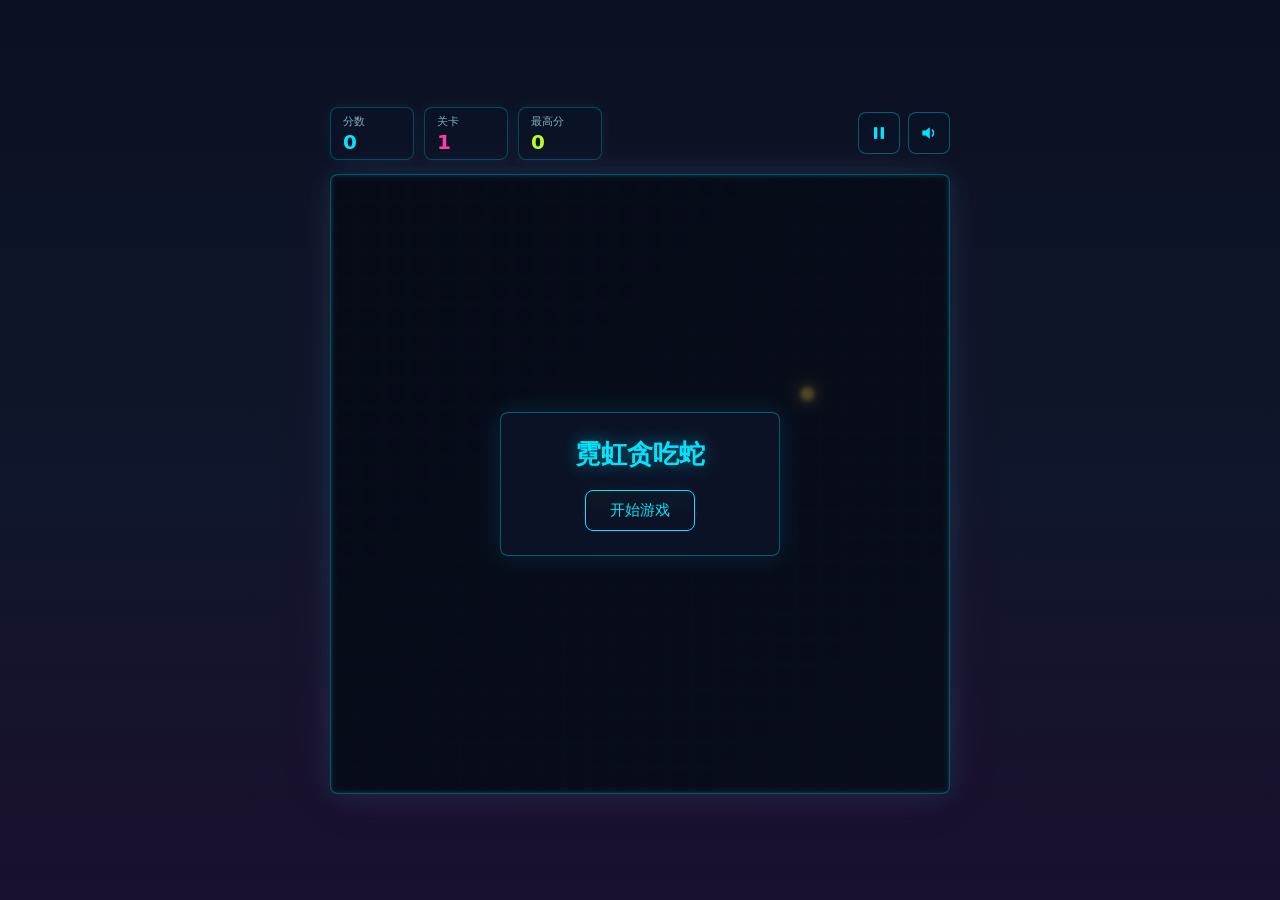
==== index.html @ bc08d83b "初始提交：霓虹贪吃蛇游戏" ====
<!doctype html>
<html lang="zh-CN">
<head>
  <meta charset="utf-8">
  <meta name="viewport" content="width=device-width, initial-scale=1">
  <title>霓虹贪吃蛇</title>
  <link rel="stylesheet" href="css/style.css">
</head>
<body>
  <div class="app">
    <header class="hud">
      <div class="stats">
        <div class="stat">
          <span class="stat-label">分数</span>
          <strong id="score">0</strong>
        </div>
        <div class="stat">
          <span class="stat-label">关卡</span>
          <strong id="level">1</strong>
        </div>
        <div class="stat">
          <span class="stat-label">最高分</span>
          <strong id="best">0</strong>
        </div>
      </div>
      <div class="controls">
        <button id="pauseBtn" class="icon-btn" type="button" title="暂停 / 继续" aria-label="暂停或继续">
          <span class="icon-pause">
            <svg viewBox="0 0 24 24" aria-hidden="true"><rect x="6" y="5" width="4" height="14" fill="currentColor"/><rect x="14" y="5" width="4" height="14" fill="currentColor"/></svg>
          </span>
          <span class="icon-play">
            <svg viewBox="0 0 24 24" aria-hidden="true"><path d="M8 5v14l11-7z" fill="currentColor"/></svg>
          </span>
        </button>
        <button id="muteBtn" class="icon-btn" type="button" title="静音 / 开启声音" aria-label="静音或开启声音">
          <span class="icon-sound-on">
            <svg viewBox="0 0 24 24" aria-hidden="true"><path d="M4 9v6h4l5 4V5L8 9H4z" fill="currentColor"/><path d="M16 8.5a5 5 0 0 1 0 7" stroke="currentColor" stroke-width="2" fill="none" stroke-linecap="round"/></svg>
          </span>
          <span class="icon-sound-off">
            <svg viewBox="0 0 24 24" aria-hidden="true"><path d="M4 9v6h4l5 4V5L8 9H4z" fill="currentColor"/><path d="M16 9l5 6M21 9l-5 6" stroke="currentColor" stroke-width="2" stroke-linecap="round"/></svg>
          </span>
        </button>
      </div>
    </header>

    <main class="stage">
      <canvas id="gameCanvas"></canvas>

      <div id="startOverlay" class="overlay">
        <div class="panel">
          <h1>霓虹贪吃蛇</h1>
          <button id="startBtn" class="primary-btn" type="button">开始游戏</button>
        </div>
      </div>

      <div id="pauseOverlay" class="overlay hidden">
        <div class="panel">
          <h2>已暂停</h2>
          <button id="resumeBtn" class="primary-btn" type="button">继续</button>
        </div>
      </div>

      <div id="endOverlay" class="overlay hidden">
        <div class="panel">
          <h2 id="endTitle">游戏结束</h2>
          <div class="end-stats">
            <span>本局 <strong id="finalScore">0</strong></span>
            <span>最高 <strong id="finalBest">0</strong></span>
          </div>
          <button id="restartBtn" class="primary-btn" type="button">再来一局</button>
        </div>
      </div>
    </main>
  </div>

  <script src="js/config.js"></script>
  <script src="js/core.js"></script>
  <script src="js/render.js"></script>
  <script src="js/audio.js"></script>
  <script src="js/input.js"></script>
  <script src="js/main.js"></script>
</body>
</html>
---- css/style.css ----
:root {
  --bg-deep: #070c18;
  --bg-panel: rgba(13, 20, 40, 0.92);
  --cyan: #00e5ff;
  --magenta: #ff3fa4;
  --lime: #b6ff2e;
  --amber: #ffd640;
  --text: #e8f6ff;
  --muted: rgba(180, 230, 255, 0.72);
}

* {
  box-sizing: border-box;
}

html,
body {
  margin: 0;
  min-height: 100%;
}

body {
  color: var(--text);
  font-family: "Segoe UI", "PingFang SC", "Microsoft YaHei", system-ui, sans-serif;
  background:
    linear-gradient(180deg, #0b1122 0%, #10162b 55%, #1a1030 100%);
  min-height: 100vh;
}

.app {
  min-height: 100vh;
  display: flex;
  flex-direction: column;
  align-items: center;
  justify-content: center;
  gap: 14px;
  padding: 16px;
}

.hud {
  width: min(92vw, 620px);
  display: flex;
  align-items: center;
  justify-content: space-between;
  gap: 12px;
  flex-wrap: wrap;
}

.stats {
  display: flex;
  gap: 10px;
  flex-wrap: wrap;
}

.stat {
  min-width: 84px;
  display: flex;
  flex-direction: column;
  gap: 2px;
  padding: 6px 12px;
  border: 1px solid rgba(0, 229, 255, 0.25);
  border-radius: 8px;
  background: rgba(10, 20, 40, 0.72);
  box-shadow: 0 0 14px rgba(0, 229, 255, 0.08);
}

.stat-label {
  font-size: 11px;
  color: var(--muted);
}

.stat strong {
  font-size: 20px;
  line-height: 1.1;
  color: var(--cyan);
}

.stat:nth-child(2) strong {
  color: var(--magenta);
}

.stat:nth-child(3) strong {
  color: var(--lime);
}

.controls {
  display: flex;
  gap: 8px;
}

.icon-btn {
  width: 42px;
  height: 42px;
  display: grid;
  place-items: center;
  border: 1px solid rgba(0, 229, 255, 0.35);
  border-radius: 8px;
  background: rgba(10, 20, 40, 0.72);
  color: var(--cyan);
  cursor: pointer;
  transition: box-shadow 0.15s ease, background 0.15s ease, color 0.15s ease;
}

.icon-btn:hover {
  background: rgba(0, 229, 255, 0.12);
  box-shadow: 0 0 16px rgba(0, 229, 255, 0.35);
}

.icon-btn svg {
  width: 20px;
  height: 20px;
  display: block;
}

.icon-btn .icon-play,
.icon-btn .icon-sound-off {
  display: none;
}

.icon-btn.paused .icon-pause {
  display: none;
}

.icon-btn.paused .icon-play {
  display: block;
}

.icon-btn.muted {
  color: var(--magenta);
}

.icon-btn.muted .icon-sound-on {
  display: none;
}

.icon-btn.muted .icon-sound-off {
  display: block;
}

.stage {
  position: relative;
  width: min(92vw, 620px, calc(100vh - 180px));
  aspect-ratio: 1 / 1;
  border: 1px solid rgba(0, 229, 255, 0.35);
  border-radius: 8px;
  overflow: hidden;
  background: var(--bg-deep);
  box-shadow:
    0 0 28px rgba(0, 229, 255, 0.12),
    0 0 60px rgba(255, 63, 164, 0.08);
}

#gameCanvas {
  display: block;
  width: 100%;
  height: 100%;
  touch-action: none;
}

.overlay {
  position: absolute;
  inset: 0;
  z-index: 2;
  display: grid;
  place-items: center;
  background: rgba(7, 12, 24, 0.72);
  backdrop-filter: blur(2px);
}

.overlay.hidden {
  display: none;
}

.panel {
  width: min(280px, 86%);
  padding: 24px 28px;
  border: 1px solid rgba(0, 229, 255, 0.35);
  border-radius: 8px;
  background: var(--bg-panel);
  text-align: center;
  box-shadow: 0 0 24px rgba(0, 229, 255, 0.14);
}

.panel h1,
.panel h2 {
  margin: 0 0 18px;
  font-size: 26px;
  font-weight: 700;
}

.panel h1 {
  color: var(--cyan);
  text-shadow: 0 0 18px rgba(0, 229, 255, 0.45);
}

.panel h2 {
  font-size: 22px;
  color: var(--magenta);
}

.end-stats {
  display: flex;
  justify-content: center;
  gap: 18px;
  margin: 0 0 18px;
  font-size: 13px;
  color: var(--muted);
}

.end-stats strong {
  color: var(--lime);
}

.primary-btn {
  padding: 10px 24px;
  border: 1px solid var(--cyan);
  border-radius: 8px;
  background: transparent;
  color: var(--cyan);
  font-size: 15px;
  font-family: inherit;
  cursor: pointer;
  transition: background 0.15s ease, box-shadow 0.15s ease;
}

.primary-btn:hover {
  background: rgba(0, 229, 255, 0.12);
  box-shadow: 0 0 18px rgba(0, 229, 255, 0.35);
}

@media (max-width: 560px) {
  .hud {
    justify-content: center;
  }

  .stat {
    min-width: 78px;
    padding: 5px 10px;
  }

  .stage {
    width: min(94vw, calc(100vh - 190px));
  }
}
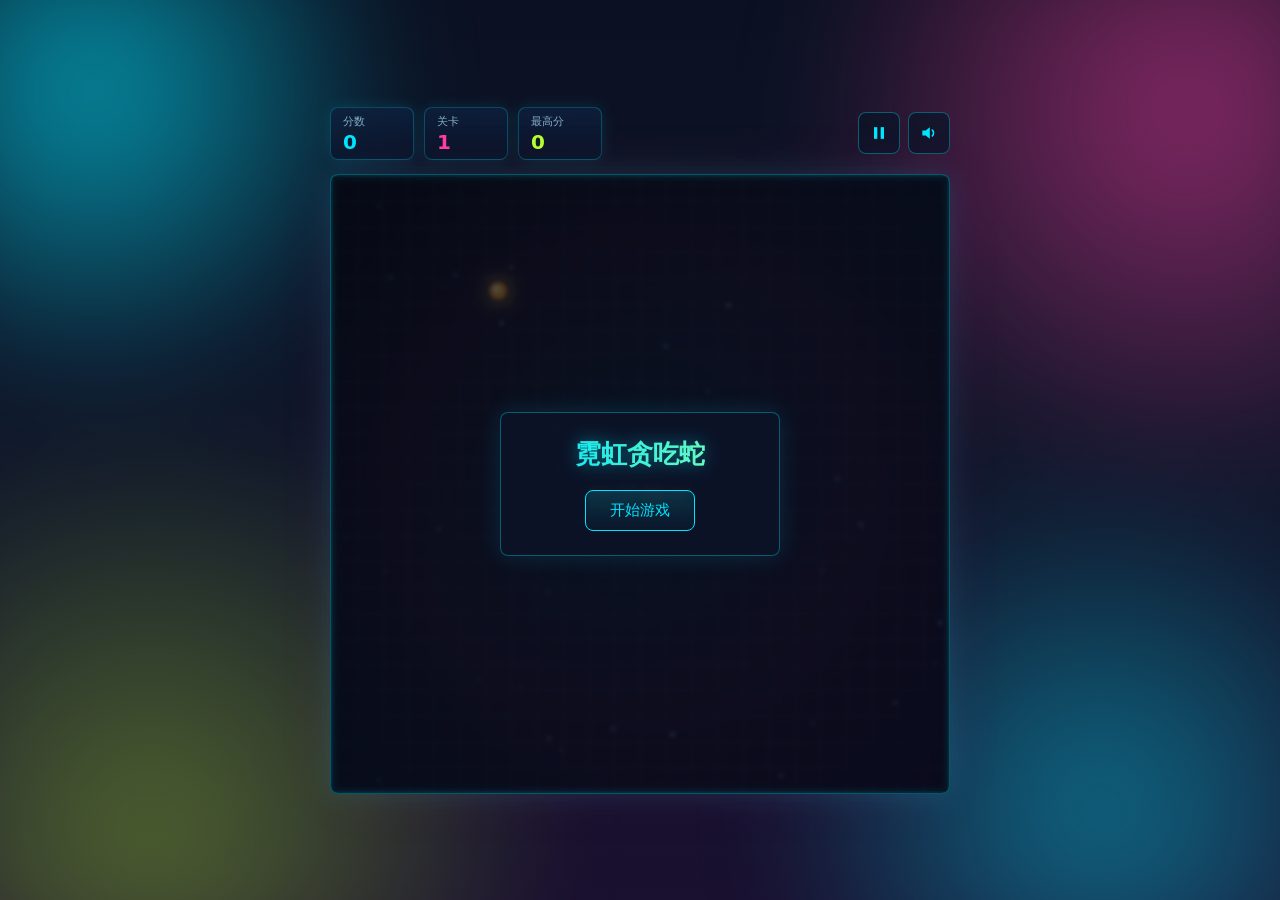
==== commit 16e53c06: "新增道具系统：第3关起每关出现白色问号道具，随机隐身30s或10颗子弹（射击击碎障碍永久生效）" ====
--- a/index.html
+++ b/index.html
@@ -21,6 +21,14 @@
         <div class="stat">
           <span class="stat-label">最高分</span>
           <strong id="best">0</strong>
+        </div>
+        <div class="stat hidden" id="bulletStat">
+          <span class="stat-label">子弹</span>
+          <strong id="bullets">0</strong>
+        </div>
+        <div class="stat hidden" id="invisibleStat">
+          <span class="stat-label">隐身</span>
+          <strong id="invisibleTime">0s</strong>
         </div>
       </div>
       <div class="controls">
--- a/css/style.css
+++ b/css/style.css
@@ -27,6 +27,33 @@
   min-height: 100vh;
 }
 
+body::before {
+  content: '';
+  position: fixed;
+  inset: -80px;
+  z-index: -1;
+  pointer-events: none;
+  background:
+    radial-gradient(520px 520px at 12% 16%, rgba(0, 229, 255, 0.6), transparent 60%),
+    radial-gradient(620px 620px at 88% 18%, rgba(255, 63, 164, 0.5), transparent 62%),
+    radial-gradient(560px 560px at 82% 84%, rgba(0, 229, 255, 0.42), transparent 60%),
+    radial-gradient(660px 660px at 16% 86%, rgba(182, 255, 46, 0.35), transparent 62%),
+    radial-gradient(480px 480px at 50% 50%, rgba(255, 214, 64, 0.2), transparent 60%);
+  filter: blur(52px);
+  animation: aurora 14s ease-in-out infinite alternate;
+}
+
+@keyframes aurora {
+  0% {
+    opacity: 0.65;
+    transform: translate3d(0, 0, 0) scale(1);
+  }
+  100% {
+    opacity: 1;
+    transform: translate3d(0, -36px, 0) scale(1.1);
+  }
+}
+
 .app {
   min-height: 100vh;
   display: flex;
@@ -60,8 +87,8 @@
   padding: 6px 12px;
   border: 1px solid rgba(0, 229, 255, 0.25);
   border-radius: 8px;
-  background: rgba(10, 20, 40, 0.72);
-  box-shadow: 0 0 14px rgba(0, 229, 255, 0.08);
+  background: linear-gradient(180deg, rgba(14, 32, 62, 0.85), rgba(10, 20, 40, 0.72));
+  box-shadow: 0 0 16px rgba(0, 229, 255, 0.12);
 }
 
 .stat-label {
@@ -81,6 +108,14 @@
 
 .stat:nth-child(3) strong {
   color: var(--lime);
+}
+
+#bulletStat strong {
+  color: var(--amber);
+}
+
+#invisibleStat strong {
+  color: var(--cyan);
 }
 
 .controls {
@@ -148,6 +183,21 @@
   box-shadow:
     0 0 28px rgba(0, 229, 255, 0.12),
     0 0 60px rgba(255, 63, 164, 0.08);
+  animation: stageGlow 3.5s ease-in-out infinite;
+}
+
+@keyframes stageGlow {
+  0%,
+  100% {
+    box-shadow:
+      0 0 28px rgba(0, 229, 255, 0.12),
+      0 0 60px rgba(255, 63, 164, 0.08);
+  }
+  50% {
+    box-shadow:
+      0 0 42px rgba(0, 229, 255, 0.26),
+      0 0 84px rgba(255, 63, 164, 0.18);
+  }
 }
 
 #gameCanvas {
@@ -167,6 +217,10 @@
   backdrop-filter: blur(2px);
 }
 
+.hidden {
+  display: none !important;
+}
+
 .overlay.hidden {
   display: none;
 }
@@ -189,8 +243,23 @@
 }
 
 .panel h1 {
-  color: var(--cyan);
-  text-shadow: 0 0 18px rgba(0, 229, 255, 0.45);
+  background: linear-gradient(90deg, #00e5ff, #7dffb0, #ff3fa4, #00e5ff);
+  background-size: 300% 100%;
+  -webkit-background-clip: text;
+  background-clip: text;
+  color: transparent;
+  -webkit-text-fill-color: transparent;
+  filter: drop-shadow(0 0 9px rgba(0, 229, 255, 0.45));
+  animation: titleFlow 5s linear infinite;
+}
+
+@keyframes titleFlow {
+  0% {
+    background-position: 0% 50%;
+  }
+  100% {
+    background-position: 300% 50%;
+  }
 }
 
 .panel h2 {
@@ -215,7 +284,7 @@
   padding: 10px 24px;
   border: 1px solid var(--cyan);
   border-radius: 8px;
-  background: transparent;
+  background: linear-gradient(180deg, rgba(0, 229, 255, 0.14), rgba(0, 229, 255, 0.02));
   color: var(--cyan);
   font-size: 15px;
   font-family: inherit;
@@ -224,8 +293,8 @@
 }
 
 .primary-btn:hover {
-  background: rgba(0, 229, 255, 0.12);
-  box-shadow: 0 0 18px rgba(0, 229, 255, 0.35);
+  background: linear-gradient(180deg, rgba(0, 229, 255, 0.26), rgba(0, 229, 255, 0.06));
+  box-shadow: 0 0 26px rgba(0, 229, 255, 0.5), inset 0 0 14px rgba(0, 229, 255, 0.18);
 }
 
 @media (max-width: 560px) {
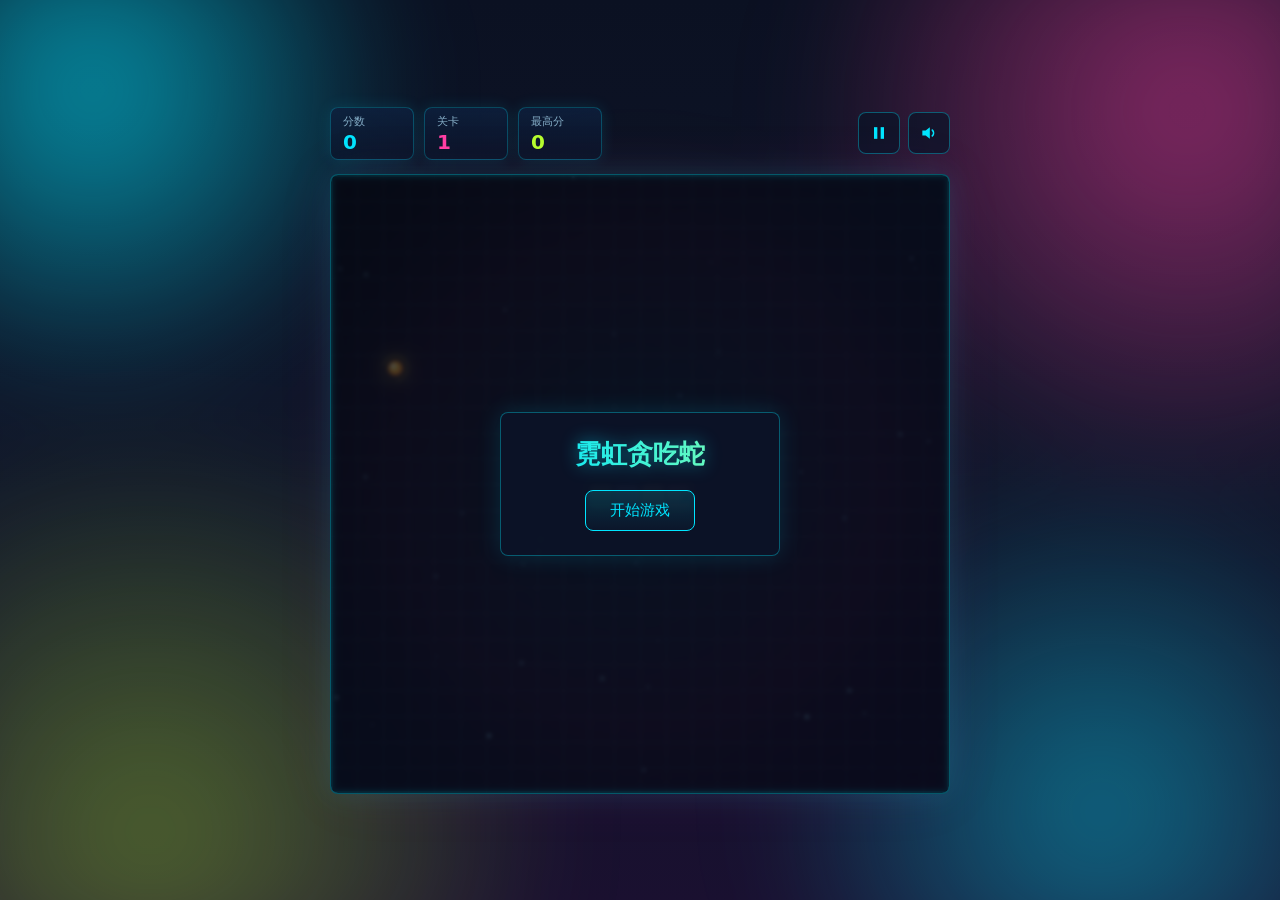
==== commit 5364ac8d: "新增冻结时间道具：拾取后食物停止移动10秒，带冰晶动画与拾取音效" ====
--- a/index.html
+++ b/index.html
@@ -29,6 +29,10 @@
         <div class="stat hidden" id="invisibleStat">
           <span class="stat-label">隐身</span>
           <strong id="invisibleTime">0s</strong>
+        </div>
+        <div class="stat hidden" id="freezeStat">
+          <span class="stat-label">冻结</span>
+          <strong id="freezeTime">0s</strong>
         </div>
       </div>
       <div class="controls">
--- a/css/style.css
+++ b/css/style.css
@@ -118,6 +118,10 @@
   color: var(--cyan);
 }
 
+#freezeStat strong {
+  color: #9fdcff;
+}
+
 .controls {
   display: flex;
   gap: 8px;
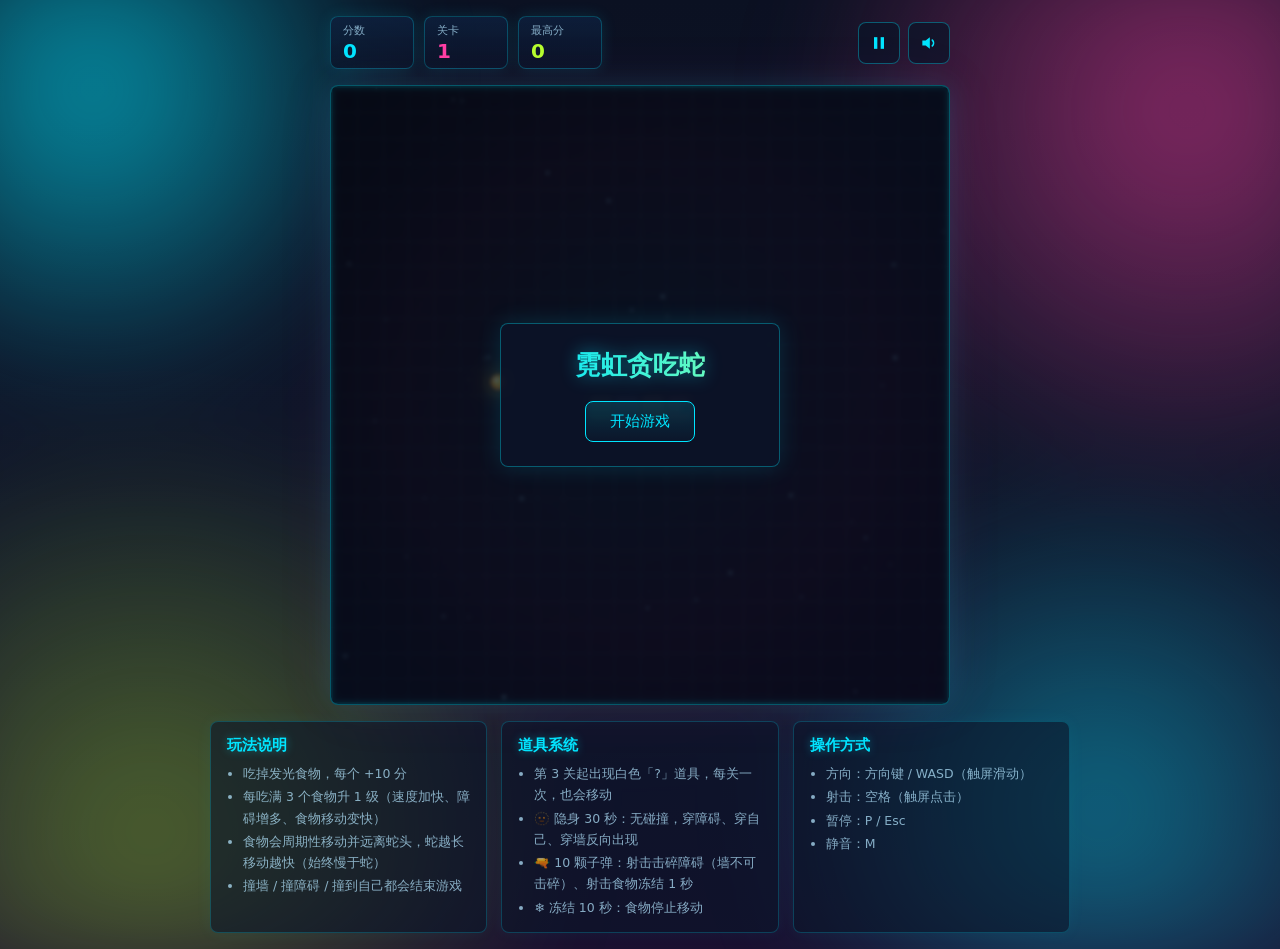
==== commit 6073fd59: "在地图外添加游戏说明（玩法/道具/操作），桌面三栏、移动端纵向堆叠" ====
--- a/index.html
+++ b/index.html
@@ -83,6 +83,36 @@
         </div>
       </div>
     </main>
+
+    <section class="instructions">
+      <div class="instr-group">
+        <h3>玩法说明</h3>
+        <ul>
+          <li>吃掉发光食物，每个 +10 分</li>
+          <li>每吃满 3 个食物升 1 级（速度加快、障碍增多、食物移动变快）</li>
+          <li>食物会周期性移动并远离蛇头，蛇越长移动越快（始终慢于蛇）</li>
+          <li>撞墙 / 撞障碍 / 撞到自己都会结束游戏</li>
+        </ul>
+      </div>
+      <div class="instr-group">
+        <h3>道具系统</h3>
+        <ul>
+          <li>第 3 关起出现白色「?」道具，每关一次，也会移动</li>
+          <li>🫥 隐身 30 秒：无碰撞，穿障碍、穿自己、穿墙反向出现</li>
+          <li>🔫 10 颗子弹：射击击碎障碍（墙不可击碎）、射击食物冻结 1 秒</li>
+          <li>❄️ 冻结 10 秒：食物停止移动</li>
+        </ul>
+      </div>
+      <div class="instr-group">
+        <h3>操作方式</h3>
+        <ul>
+          <li>方向：方向键 / WASD（触屏滑动）</li>
+          <li>射击：空格（触屏点击）</li>
+          <li>暂停：P / Esc</li>
+          <li>静音：M</li>
+        </ul>
+      </div>
+    </section>
   </div>
 
   <script src="js/config.js"></script>
--- a/css/style.css
+++ b/css/style.css
@@ -59,13 +59,13 @@
   display: flex;
   flex-direction: column;
   align-items: center;
-  justify-content: center;
-  gap: 14px;
+  gap: 16px;
   padding: 16px;
 }
 
 .hud {
   width: min(92vw, 620px);
+  margin-top: auto;
   display: flex;
   align-items: center;
   justify-content: space-between;
@@ -301,6 +301,41 @@
   box-shadow: 0 0 26px rgba(0, 229, 255, 0.5), inset 0 0 14px rgba(0, 229, 255, 0.18);
 }
 
+.instructions {
+  width: min(92vw, 860px);
+  margin-bottom: auto;
+  display: grid;
+  grid-template-columns: repeat(3, 1fr);
+  gap: 14px;
+}
+
+.instr-group {
+  padding: 14px 16px;
+  border: 1px solid rgba(0, 229, 255, 0.22);
+  border-radius: 8px;
+  background: rgba(10, 20, 40, 0.6);
+  box-shadow: 0 0 16px rgba(0, 229, 255, 0.06);
+}
+
+.instr-group h3 {
+  margin: 0 0 8px;
+  font-size: 15px;
+  color: var(--cyan);
+  text-shadow: 0 0 10px rgba(0, 229, 255, 0.4);
+}
+
+.instr-group ul {
+  margin: 0;
+  padding-left: 16px;
+  font-size: 12.5px;
+  line-height: 1.7;
+  color: var(--muted);
+}
+
+.instr-group li + li {
+  margin-top: 2px;
+}
+
 @media (max-width: 560px) {
   .hud {
     justify-content: center;
@@ -314,4 +349,8 @@
   .stage {
     width: min(94vw, calc(100vh - 190px));
   }
-}
+
+  .instructions {
+    grid-template-columns: 1fr;
+  }
+}
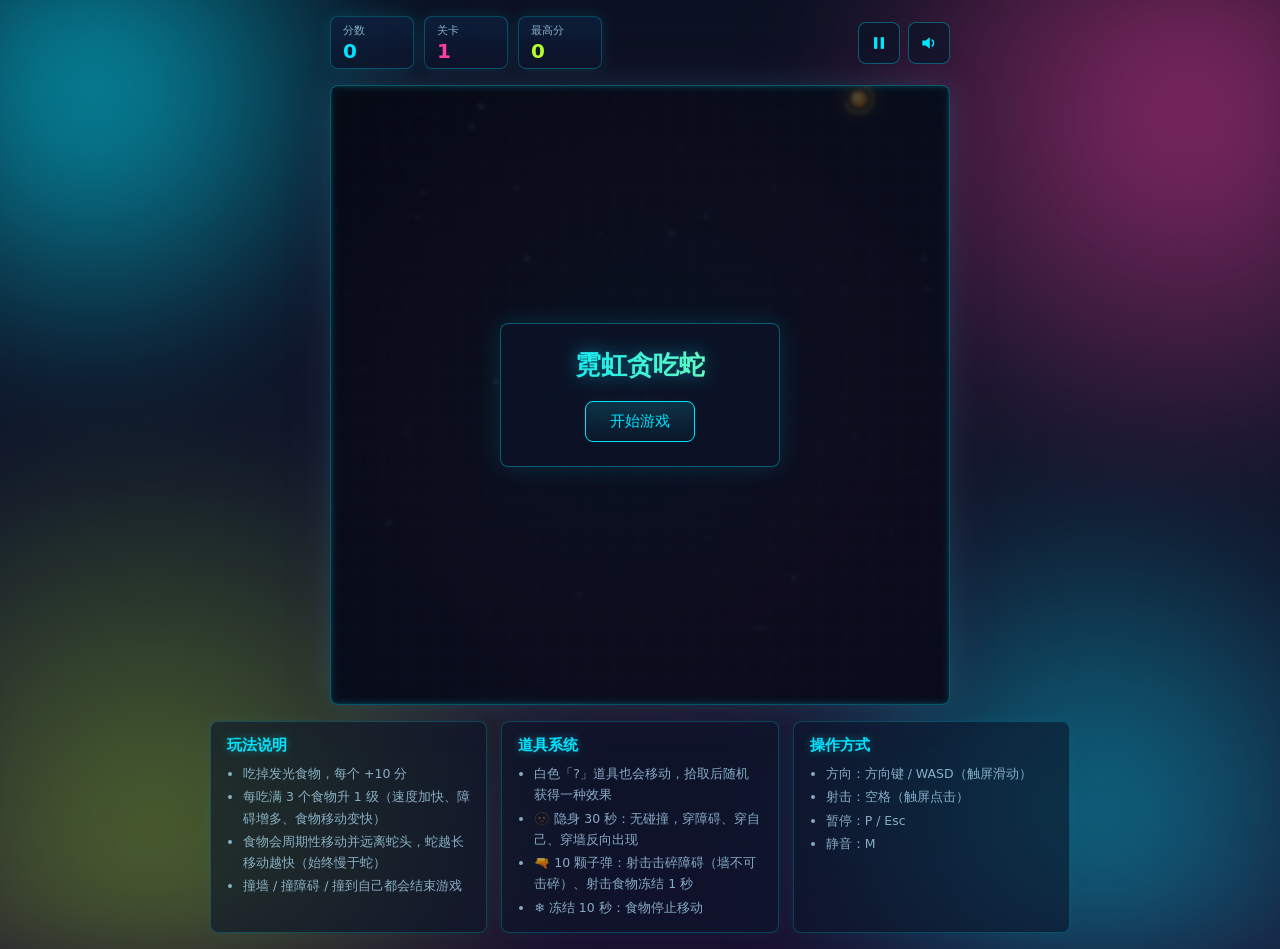
==== commit 966339b6: "障碍随机位置生成；得分≥130后道具每30s出现；道具说明只显示功能" ====
--- a/index.html
+++ b/index.html
@@ -97,7 +97,7 @@
       <div class="instr-group">
         <h3>道具系统</h3>
         <ul>
-          <li>第 3 关起出现白色「?」道具，每关一次，也会移动</li>
+          <li>白色「?」道具也会移动，拾取后随机获得一种效果</li>
           <li>🫥 隐身 30 秒：无碰撞，穿障碍、穿自己、穿墙反向出现</li>
           <li>🔫 10 颗子弹：射击击碎障碍（墙不可击碎）、射击食物冻结 1 秒</li>
           <li>❄️ 冻结 10 秒：食物停止移动</li>
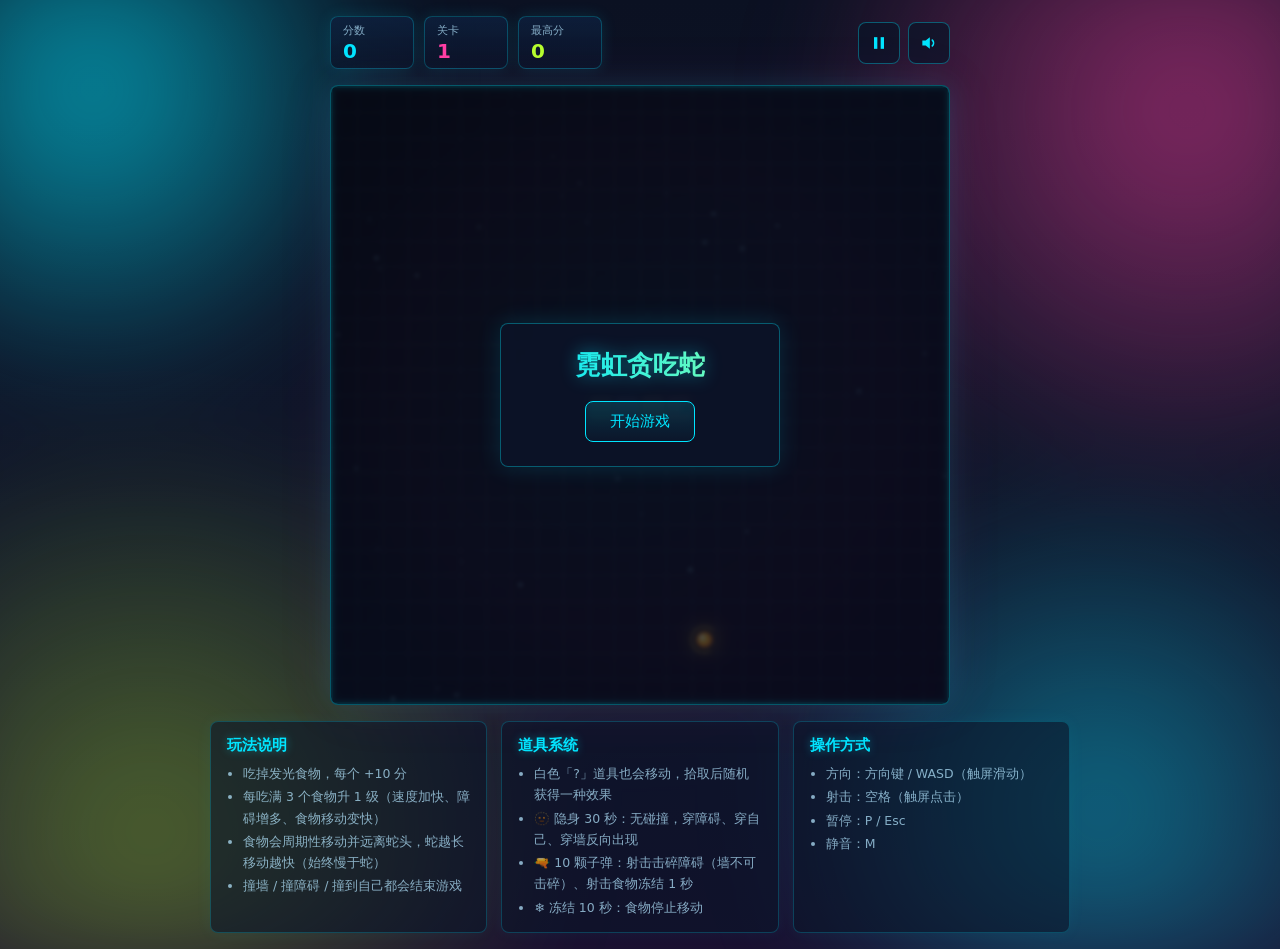
==== commit 14199d2a: "手机端新增触控操作区：方向键与射击键（触屏设备显示，桌面隐藏）" ====
--- a/index.html
+++ b/index.html
@@ -84,6 +84,16 @@
       </div>
     </main>
 
+    <div class="mobile-controls">
+      <div class="dpad">
+        <button class="dpad-btn dpad-up" data-dir="up" type="button" aria-label="向上">▲</button>
+        <button class="dpad-btn dpad-left" data-dir="left" type="button" aria-label="向左">◀</button>
+        <button class="dpad-btn dpad-right" data-dir="right" type="button" aria-label="向右">▶</button>
+        <button class="dpad-btn dpad-down" data-dir="down" type="button" aria-label="向下">▼</button>
+      </div>
+      <button class="shoot-btn" id="shootBtn" type="button" aria-label="射击">射击</button>
+    </div>
+
     <section class="instructions">
       <div class="instr-group">
         <h3>玩法说明</h3>
--- a/css/style.css
+++ b/css/style.css
@@ -336,6 +336,82 @@
   margin-top: 2px;
 }
 
+.mobile-controls {
+  display: none;
+  align-items: center;
+  justify-content: center;
+  gap: 48px;
+  width: min(92vw, 620px);
+  padding: 4px 0;
+}
+
+body.touch .mobile-controls {
+  display: flex;
+}
+
+.dpad {
+  display: grid;
+  grid-template-areas:
+    ". up ."
+    "left . right"
+    ". down .";
+  grid-template-columns: repeat(3, 56px);
+  grid-template-rows: repeat(3, 56px);
+  gap: 4px;
+}
+
+.dpad-up { grid-area: up; }
+.dpad-left { grid-area: left; }
+.dpad-right { grid-area: right; }
+.dpad-down { grid-area: down; }
+
+.dpad-btn {
+  width: 56px;
+  height: 56px;
+  border-radius: 10px;
+  border: 1px solid rgba(0, 229, 255, 0.4);
+  background: rgba(10, 20, 40, 0.72);
+  color: var(--cyan);
+  font-size: 20px;
+  display: grid;
+  place-items: center;
+  cursor: pointer;
+  touch-action: none;
+  box-shadow: 0 0 12px rgba(0, 229, 255, 0.15);
+  user-select: none;
+  -webkit-user-select: none;
+  -webkit-tap-highlight-color: transparent;
+}
+
+.dpad-btn:active {
+  background: rgba(0, 229, 255, 0.18);
+  box-shadow: 0 0 20px rgba(0, 229, 255, 0.4);
+}
+
+.shoot-btn {
+  width: 76px;
+  height: 76px;
+  border-radius: 50%;
+  border: 1px solid rgba(255, 63, 164, 0.5);
+  background: radial-gradient(circle, rgba(255, 63, 164, 0.28), rgba(255, 63, 164, 0.06));
+  color: var(--magenta);
+  font-size: 16px;
+  font-weight: 700;
+  display: grid;
+  place-items: center;
+  cursor: pointer;
+  touch-action: none;
+  box-shadow: 0 0 20px rgba(255, 63, 164, 0.28);
+  user-select: none;
+  -webkit-user-select: none;
+  -webkit-tap-highlight-color: transparent;
+}
+
+.shoot-btn:active {
+  background: radial-gradient(circle, rgba(255, 63, 164, 0.5), rgba(255, 63, 164, 0.14));
+  box-shadow: 0 0 28px rgba(255, 63, 164, 0.55);
+}
+
 @media (max-width: 560px) {
   .hud {
     justify-content: center;
